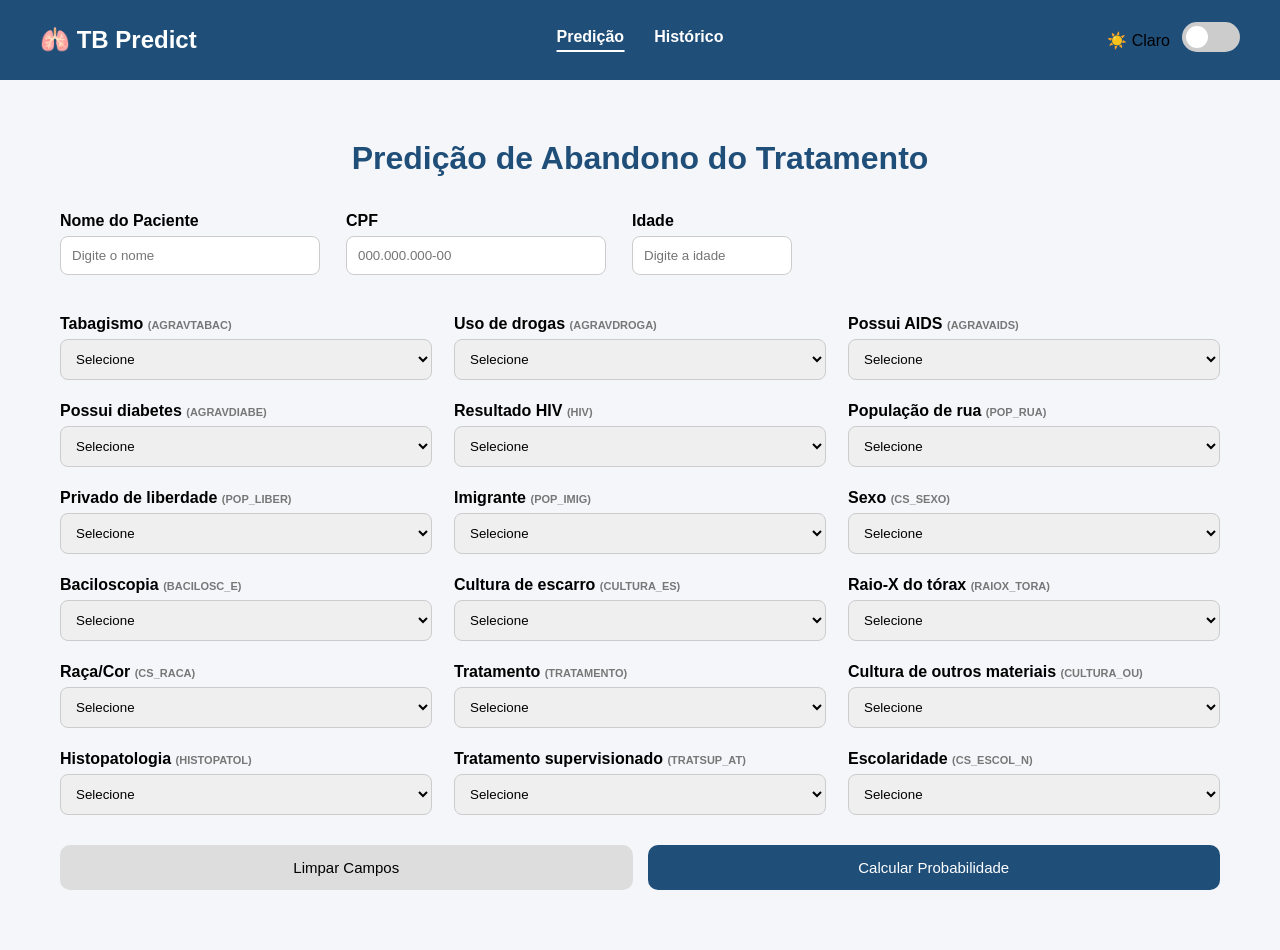
==== frontend/index.html @ e5469e1a "organização frontend" ====
<!DOCTYPE html>
<html lang="pt-BR">

<head>

  <meta charset="UTF-8">

  <meta
    name="viewport"
    content="width=device-width, initial-scale=1.0"
  >

  <title>
    TB Predict
  </title>

  <link
    rel="stylesheet"
    href="style.css"
  >

</head>

<body>

  <!-- NAVBAR -->
  <nav class="navbar">

    <!-- ESQUERDA -->
    <div class="nav-left">

      🫁 TB Predict

    </div>

    <!-- CENTRO -->
    <div class="nav-center-links">

      <a
        href="index.html"
        class="active"
      >
        Predição
      </a>

      <a href="historico.html">
        Histórico
      </a>

    </div>

    <!-- DIREITA -->
    <div class="nav-right">

      <span
        class="theme-text"
        id="themeText"
      >
        ☀️ Claro
      </span>

      <label class="switch">

        <input
          type="checkbox"
          id="themeToggle"
        >

        <span class="slider"></span>

      </label>

    </div>

  </nav>

  <!-- CONTAINER -->
  <div class="container">

    <h1>
      Predição de Abandono do Tratamento
    </h1>

    <!-- DADOS PACIENTE -->
    <div class="patient-data">

      <div class="field">

        <label>
          Nome do Paciente
        </label>

        <input
          type="text"
          id="nomePaciente"
          placeholder="Digite o nome"
          oninput="this.value = this.value.replace(/[^A-Za-zÀ-ÿ\s]/g, '')"
        >

      </div>

      <div class="field">

        <label>
          CPF
        </label>

        <input
          type="text"
          id="cpfPaciente"
          placeholder="000.000.000-00"
          maxlength="14"
        >

      </div>

      <div class="field">

        <label>
          Idade
        </label>

        <input
          type="number"
          id="idade_anos"
          placeholder="Digite a idade"
          min="18"
          max="201"
        >

      </div>

    </div>

    <!-- FORM -->
    <div
      class="form-grid"
      id="formGrid"
    ></div>

    <!-- BOTÕES -->
    <div class="buttons">

      <button
        class="btn-secondary"
        id="clearBtn"
      >

        Limpar Campos

      </button>

      <button
        class="btn-primary"
        id="calculateBtn"
      >

        Calcular Probabilidade

      </button>

    </div>

    <!-- RESULTADO -->
    <div
      class="result-card"
      id="resultCard"
      style="display:none;"
    >

      <h2>
        Probabilidade de abandono
      </h2>

      <div
        class="result-value"
        id="resultValue"
      >
        0%
      </div>

    </div>

  </div>

  <script>

    /* ====================================== */
    /* CAMPOS */
    /* ====================================== */

    const campos = [

      {
        label: "Tabagismo",
        key: "AGRAVTABAC",
        options: ["Sim", "Não"]
      },

      {
        label: "Uso de drogas",
        key: "AGRAVDROGA",
        options: ["Sim", "Não"]
      },

      {
        label: "Possui AIDS",
        key: "AGRAVAIDS",
        options: ["Sim", "Não"]
      },

      {
        label: "Possui diabetes",
        key: "AGRAVDIABE",
        options: ["Sim", "Não"]
      },

      {
        label: "Resultado HIV",
        key: "HIV",
        options: [
          "Positivo",
          "Negativo",
          "Em andamento",
          "Não realizado"
        ]
      },

      {
        label: "População de rua",
        key: "POP_RUA",
        options: ["Sim", "Não"]
      },

      {
        label: "Privado de liberdade",
        key: "POP_LIBER",
        options: ["Sim", "Não"]
      },

      {
        label: "Imigrante",
        key: "POP_IMIG",
        options: ["Sim", "Não"]
      },

      {
        label: "Sexo",
        key: "CS_SEXO",
        options: [
          "Masculino",
          "Feminino",
          "Ignorado"
        ]
      },

      {
        label: "Baciloscopia",
        key: "BACILOSC_E",
        options: [
          "Positivo",
          "Negativo",
          "Não realizado"
        ]
      },

      {
        label: "Cultura de escarro",
        key: "CULTURA_ES",
        options: [
          "Positivo",
          "Negativo",
          "Em andamento",
          "Não realizado"
        ]
      },

      {
        label: "Raio-X do tórax",
        key: "RAIOX_TORA",
        options: [
          "Normal",
          "Suspeito",
          "Outra patologia",
          "Não realizado"
        ]
      },

      {
        label: "Raça/Cor",
        key: "CS_RACA",
        options: [
          "Branca",
          "Preta",
          "Parda",
          "Amarela",
          "Indígena",
          "Ignorado"
        ]
      },

      {
        label: "Tratamento",
        key: "TRATAMENTO",
        options: [
          "Novo",
          "Recidiva",
          "Reingresso após abandono",
          "Transferência"
        ]
      },

      {
        label: "Cultura de outros materiais",
        key: "CULTURA_OU",
        options: [
          "Positivo",
          "Negativo",
          "Em andamento",
          "Não realizado"
        ]
      },

      {
        label: "Histopatologia",
        key: "HISTOPATOL",
        options: [
          "Sugestivo TB",
          "Não sugestivo",
          "Em andamento",
          "Não realizado"
        ]
      },

      {
        label: "Tratamento supervisionado",
        key: "TRATSUP_AT",
        options: ["Sim", "Não"]
      },

      {
        label: "Escolaridade",
        key: "CS_ESCOL_N",
        options: [
          "Analfabeto",
          "Fundamental incompleto",
          "Fundamental completo",
          "Médio incompleto",
          "Médio completo",
          "Superior incompleto",
          "Superior completo",
          "Ignorado"
        ]
      }

    ];

    const formGrid =
      document.getElementById("formGrid");

    campos.forEach((campo) => {

      const div =
        document.createElement("div");

      div.className = "field";

      div.innerHTML = `

        <label>

          ${campo.label}

          <span class="descricao">
            (${campo.key})
          </span>

        </label>

        <select id="${campo.key}">

          <option value="">
            Selecione
          </option>

          ${campo.options.map(op => `

            <option value="${op}">
              ${op}
            </option>

          `).join("")}

        </select>

      `;

      formGrid.appendChild(div);

    });

    /* ====================================== */
    /* CALCULAR */
    /* ====================================== */

    document
      .getElementById("calculateBtn")
      .addEventListener("click", () => {

        const nome =
          document.getElementById("nomePaciente").value;

        const cpf =
          document.getElementById("cpfPaciente").value;

        const cpfNumerico =
          cpf.replace(/\D/g, "");

          if (cpfNumerico.length !== 11) {

            alert(
              "CPF deve conter 11 dígitos."
            );

            return;
          }

          if (!/^[A-Za-zÀ-ÿ\s]+$/.test(nome)) {

            alert(
              "Nome deve conter apenas letras e espaços."
            );

            return;
          }

        const idade =
          document.getElementById("idade_anos").value;

        if (!nome || !cpf || !idade) {

          alert(
            "Preencha nome, CPF e idade."
          );

          return;
        }

        if (idade < 18 || idade > 201) {

          alert(
            "Idade deve ser entre 18 e 201 anos."
          );

          return;
        }

        let dados = {};

        let camposValidos = true;

        campos.forEach((campo) => {

          const valor =
            document.getElementById(campo.key).value;

          if (!valor) {

            camposValidos = false;
          }

          dados[campo.label] = valor;

        });

        if (!camposValidos) {

          alert(
            "Preencha todos os campos."
          );

          return;
        }

        /* ====================================== */
        /* AQUI ENTRARÁ A IA FUTURAMENTE */
        /* ====================================== */

        const resultado =
          Math.floor(
            Math.random() * 100
          );

        /* ====================================== */

        document
          .getElementById("resultCard")
          .style.display = "block";

        document
          .getElementById("resultValue")
          .textContent =
          resultado + "%";

        /* salva histórico */

        const historico =
          JSON.parse(
            localStorage.getItem("historicoTB")
          ) || [];

        historico.unshift({

          nome,
          cpf,
          idade,

          resultado,

          data:
            new Date().toLocaleString(),

          dados

        });

        localStorage.setItem(
          "historicoTB",
          JSON.stringify(historico)
        );

    });

    /* ====================================== */
    /* LIMPAR */
    /* ====================================== */

    document
      .getElementById("clearBtn")
      .addEventListener("click", () => {

        document
          .querySelectorAll("input")
          .forEach((input) => {

            input.value = "";

          });

        document
          .querySelectorAll("select")
          .forEach((select) => {

            select.selectedIndex = 0;

          });

        document
          .getElementById("resultCard")
          .style.display = "none";

    });

    /* ====================================== */
    /* DARK MODE GLOBAL */
    /* ====================================== */

    const themeToggle =
      document.getElementById("themeToggle");

    const themeText =
      document.getElementById("themeText");

    const temaSalvo =
      localStorage.getItem("theme");

    if (temaSalvo === "dark") {

      document.body.classList.add(
        "dark-mode"
      );

      themeToggle.checked = true;

      themeText.textContent =
        "🌙 Escuro";

    }

    themeToggle.addEventListener("change", () => {

      if (themeToggle.checked) {

        document.body.classList.add(
          "dark-mode"
        );

        localStorage.setItem(
          "theme",
          "dark"
        );

        themeText.textContent =
          "🌙 Escuro";

      } else {

        document.body.classList.remove(
          "dark-mode"
        );

        localStorage.setItem(
          "theme",
          "light"
        );

        themeText.textContent =
          "☀️ Claro";

      }

    });

    const cpfInput =
      document.getElementById("cpfPaciente");

    cpfInput.addEventListener("input", (e) => {
      let valor =
        e.target.value.replace(/\D/g, "");

      valor = valor.replace(
        /(\d{3})(\d{3})(\d{3})(\d{2})/,
        "$1.$2.$3-$4"
      );
      
      e.target.value = valor;

    });

  </script>

</body>

</html>
---- frontend/style.css ----
/* ========================================= */
/* RESET */
/* ========================================= */

* {

  margin: 0;
  padding: 0;
  box-sizing: border-box;
}

body {

  font-family: Arial, sans-serif;

  background: #f4f6f9;

  transition: 0.3s;
}

/* ========================================= */
/* NAVBAR */
/* ========================================= */

.navbar {

  height: 80px;

  background: #1f4e79;

  display: flex;

  align-items: center;

  justify-content: space-between;

  padding: 0 40px;

  position: relative;
}

.nav-left {

  color: white;

  font-size: 24px;

  font-weight: bold;
}

/* links centralizados */

.nav-center-links {

  position: absolute;

  left: 50%;

  transform: translateX(-50%);

  display: flex;

  gap: 30px;
}

.nav-center-links a {

  color: white;

  text-decoration: none;

  font-weight: bold;

  font-size: 16px;

  transition: 0.3s;
}

.nav-center-links a:hover {

  opacity: 0.8;
}

.nav-center-links .active {

  border-bottom: 2px solid white;

  padding-bottom: 4px;
}

/* direita */

.nav-right {

  display: flex;

  align-items: center;

  gap: 12px;
}

/* ========================================= */
/* CONTAINERS */
/* ========================================= */

.container,
.history-container {

  max-width: 1200px;

  margin: 40px auto;

  padding: 20px;
}

/* ========================================= */
/* TITULOS */
/* ========================================= */

h1,
.history-panel h2 {

  text-align: center;

  color: #1f4e79;

  margin-bottom: 35px;
}

/* ========================================= */
/* GRID */
/* ========================================= */

.form-grid {

  display: grid;

  grid-template-columns: repeat(3, 1fr);

  gap: 22px;

  margin-bottom: 25px;
}

/* dados paciente */

.patient-data {

  display: grid;

  grid-template-columns: 260px 260px 160px;

  gap: 26px;

  margin-bottom: 40px;

  justify-content: start;
}

.field {

  display: flex;

  flex-direction: column;
}

/* ========================================= */
/* LABELS */
/* ========================================= */

label {

  margin-bottom: 6px;

  font-weight: bold;
}

.descricao {

  font-size: 11px;

  color: #777;
}

/* ========================================= */
/* INPUTS */
/* ========================================= */

input,
select {

  padding: 11px;

  border-radius: 8px;

  border: 1px solid #ccc;
}

/* ========================================= */
/* BOTÕES GERAIS */
/* ========================================= */

.buttons {

  display: flex;

  gap: 15px;

  margin-top: 30px;
}

button {

  border: none;

  border-radius: 10px;

  cursor: pointer;

  transition: 0.3s;
}

/* primario */

.btn-primary {

  flex: 1;

  padding: 14px;

  font-size: 15px;

  background: #1f4e79;

  color: white;
}

/* secundario */

.btn-secondary {

  flex: 1;

  padding: 14px;

  font-size: 15px;

  background: #ddd;
}

/* ========================================= */
/* RESULTADO */
/* ========================================= */

.result-card {

  margin-top: 30px;

  background: #f7f9fc;

  padding: 25px;

  border-radius: 12px;

  text-align: center;
}

.result-value {

  font-size: 42px;

  font-weight: bold;

  margin-top: 10px;

  color: #1f4e79;
}

/* ========================================= */
/* FILTROS */
/* ========================================= */

.filters {

  margin-bottom: 25px;
}

.filters select {

  width: 320px;

  padding: 12px;

  border-radius: 10px;

  border: 1px solid #ccc;

  font-size: 14px;
}

/* ========================================= */
/* ACTIONS */
/* ========================================= */

.history-actions {

  display: flex;

  justify-content: flex-end;

  align-items: center;

  margin-bottom: 25px;
}

.left-actions {

  display: flex;

  align-items: center;

  gap: 10px;
}

.right-actions {

  display: flex;

  gap: 12px;
}

/* botão selecionar */

#deleteSelected {

  padding: 10px 18px;

  background: #1f4e79;

  color: white;

  font-weight: bold;
}

/* botão excluir tudo */

#deleteAll {

  padding: 10px 18px;

  background: #311e7b;

  color: white;

  font-weight: bold;
}

/* ========================================= */
/* HISTORY CARD */
/* ========================================= */

.history-card {

  position: relative;

  background: white;

  padding: 16px 20px;

  padding-right: 55px;

  border-radius: 14px;

  margin-bottom: 14px;

  box-shadow: 0 0 12px rgba(0,0,0,0.08);
}

/* checkbox lateral */

.card-checkbox {

  position: absolute;

  right: 18px;

  top: 50%;

  transform: translateY(-50%);
}

.select-card {

  width: 18px;

  height: 18px;

  cursor: pointer;
}

/* topo */

.history-header {

  display: flex;

  justify-content: space-between;

  align-items: flex-start;
}

/* detalhes */

.history-details {

  max-height: 0;

  overflow: hidden;

  transition: 0.4s;

  margin-top: 0;
}

.history-details.show {

  max-height: 1200px;

  margin-top: 20px;
}

/* footer */

.card-footer {

  display: flex;

  justify-content: flex-end;

  margin-top: 18px;
}

/* botão info */

.info-btn {

  padding: 6px 12px;

  font-size: 12px;

  border-radius: 8px;

  background: #1f4e79;

  color: white;

  width: auto;
}

.info-btn:hover {

  background: #163a5c;
}

/* ========================================= */
/* SWITCH */
/* ========================================= */

.switch {

  position: relative;

  display: inline-block;

  width: 58px;

  height: 30px;
}

.switch input {

  opacity: 0;

  width: 0;

  height: 0;
}

.slider {

  position: absolute;

  cursor: pointer;

  top: 0;
  left: 0;
  right: 0;
  bottom: 0;

  background-color: #ccc;

  transition: .4s;

  border-radius: 34px;
}

.slider:before {

  position: absolute;

  content: "";

  height: 22px;

  width: 22px;

  left: 4px;

  bottom: 4px;

  background-color: white;

  transition: .4s;

  border-radius: 50%;
}

input:checked + .slider {

  background-color: #5fa8ff;
}

input:checked + .slider:before {

  transform: translateX(28px);
}

/* ========================================= */
/* DARK MODE */
/* ========================================= */

body.dark-mode {

  background: #121212;

  color: white;
}

/* cards */

body.dark-mode .container,
body.dark-mode .history-card {

  background: #1e1e1e;
}

/* inputs */

body.dark-mode input,
body.dark-mode select {

  background: #2c2c2c;

  color: white;

  border: 1px solid #555;
}

/* filtros */

body.dark-mode .filters select {

  background: #2c2c2c;

  color: white;

  border: 1px solid #555;
}

/* resultado */

body.dark-mode .result-card {

  background: #2b2b2b;
}

body.dark-mode .result-value {

  color: #5fa8ff;
}

/* titulos */

body.dark-mode h1,
body.dark-mode .history-panel h2 {

  color: #5fa8ff;
}

/* botoes */

body.dark-mode #deleteSelected {

  background: #295f96;
}

body.dark-mode #deleteAll {

  background: #1c1a70;
}
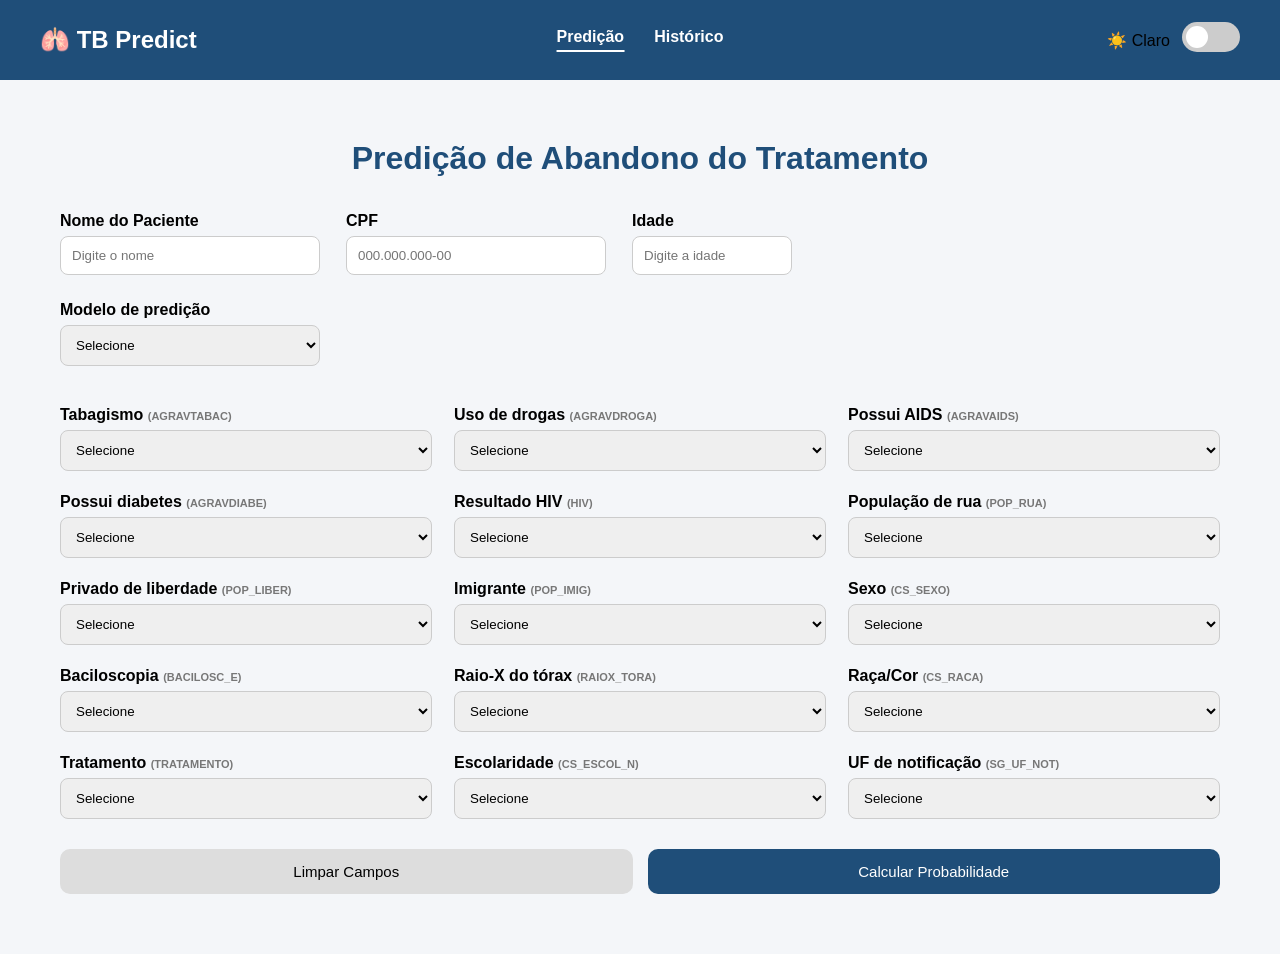
==== commit 443c24df: "feat: integração completa frontend-backend com melhorias de UX e validações" ====
--- a/frontend/index.html
+++ b/frontend/index.html
@@ -130,6 +130,18 @@
 
       </div>
 
+      <div class="field">
+
+        <label>
+          Modelo de predição
+        </label>
+
+        <select id="modelSelect">
+          <option value="">Selecione</option>
+        </select>
+
+      </div>
+
     </div>
 
     <!-- FORM -->
@@ -159,6 +171,15 @@
 
       </button>
 
+    </div>
+
+    <!-- LOADING -->
+    <div
+      class="loading-spinner"
+      id="loadingSpinner"
+      style="display:none;"
+    >
+      <p>Calculando predição...</p>
     </div>
 
     <!-- RESULTADO -->
@@ -206,13 +227,13 @@
       {
         label: "Possui AIDS",
         key: "AGRAVAIDS",
-        options: ["Sim", "Não"]
+        options: ["Sim", "Não", "Ignorado"]
       },
 
       {
         label: "Possui diabetes",
         key: "AGRAVDIABE",
-        options: ["Sim", "Não"]
+        options: ["Sim", "Não", "Ignorado"]
       },
 
       {
@@ -248,9 +269,9 @@
         label: "Sexo",
         key: "CS_SEXO",
         options: [
-          "Masculino",
-          "Feminino",
-          "Ignorado"
+          "M",
+          "F",
+          "I"
         ]
       },
 
@@ -260,18 +281,8 @@
         options: [
           "Positivo",
           "Negativo",
-          "Não realizado"
-        ]
-      },
-
-      {
-        label: "Cultura de escarro",
-        key: "CULTURA_ES",
-        options: [
-          "Positivo",
-          "Negativo",
-          "Em andamento",
-          "Não realizado"
+          "Não realizado",
+          "Não se aplica"
         ]
       },
 
@@ -292,8 +303,8 @@
         options: [
           "Branca",
           "Preta",
+          "Amarela",
           "Parda",
-          "Amarela",
           "Indígena",
           "Ignorado"
         ]
@@ -303,39 +314,12 @@
         label: "Tratamento",
         key: "TRATAMENTO",
         options: [
-          "Novo",
+          "Caso novo",
           "Recidiva",
           "Reingresso após abandono",
-          "Transferência"
-        ]
-      },
-
-      {
-        label: "Cultura de outros materiais",
-        key: "CULTURA_OU",
-        options: [
-          "Positivo",
-          "Negativo",
-          "Em andamento",
-          "Não realizado"
-        ]
-      },
-
-      {
-        label: "Histopatologia",
-        key: "HISTOPATOL",
-        options: [
-          "Sugestivo TB",
-          "Não sugestivo",
-          "Em andamento",
-          "Não realizado"
-        ]
-      },
-
-      {
-        label: "Tratamento supervisionado",
-        key: "TRATSUP_AT",
-        options: ["Sim", "Não"]
+          "Transferência",
+          "Não sabe"
+        ]
       },
 
       {
@@ -343,13 +327,29 @@
         key: "CS_ESCOL_N",
         options: [
           "Analfabeto",
-          "Fundamental incompleto",
-          "Fundamental completo",
-          "Médio incompleto",
-          "Médio completo",
+          "1ª a 4ª série incompleta",
+          "4ª série completa",
+          "5ª a 8ª série incompleta",
+          "Ensino fundamental completo",
+          "Ensino médio incompleto",
+          "Ensino médio completo",
           "Superior incompleto",
           "Superior completo",
-          "Ignorado"
+          "Ignorado",
+          "Não se aplica"
+        ]
+      },
+
+      {
+        label: "UF de notificação",
+        key: "SG_UF_NOT",
+        options: [
+          "AC", "AL", "AP", "AM", "BA",
+          "CE", "DF", "ES", "GO", "MA",
+          "MT", "MS", "MG", "PA", "PB",
+          "PR", "PE", "PI", "RJ", "RN",
+          "RS", "RO", "RR", "SC", "SP",
+          "SE", "TO"
         ]
       }
 
@@ -435,7 +435,7 @@
           }
 
         const idade =
-          document.getElementById("idade_anos").value;
+          Number(document.getElementById("idade_anos").value);
 
         if (!nome || !cpf || !idade) {
 
@@ -455,6 +455,14 @@
           return;
         }
 
+        const modelId =
+          document.getElementById("modelSelect").value;
+
+        if (!modelId) {
+          alert("Selecione um modelo de predição.");
+          return;
+        }
+
         let dados = {};
 
         let camposValidos = true;
@@ -465,11 +473,10 @@
             document.getElementById(campo.key).value;
 
           if (!valor) {
-
             camposValidos = false;
           }
 
-          dados[campo.label] = valor;
+          dados[campo.key] = valor;
 
         });
 
@@ -482,52 +489,69 @@
           return;
         }
 
-        /* ====================================== */
-        /* AQUI ENTRARÁ A IA FUTURAMENTE */
-        /* ====================================== */
-
-        const resultado =
-          Math.floor(
-            Math.random() * 100
-          );
-
-        /* ====================================== */
-
-        document
-          .getElementById("resultCard")
-          .style.display = "block";
-
-        document
-          .getElementById("resultValue")
-          .textContent =
-          resultado + "%";
-
-        /* salva histórico */
-
-        const historico =
-          JSON.parse(
-            localStorage.getItem("historicoTB")
-          ) || [];
-
-        historico.unshift({
-
-          nome,
-          cpf,
-          idade,
-
-          resultado,
-
-          data:
-            new Date().toLocaleString(),
-
-          dados
-
-        });
-
-        localStorage.setItem(
-          "historicoTB",
-          JSON.stringify(historico)
-        );
+        const payload = {
+          PACIENTE: {
+            NOME: nome,
+            CPF: Number(cpfNumerico),
+          },
+          DADOS: {
+            ...dados,
+            IDADE_ANOS: idade,
+          },
+          MODELO: modelId,
+        };
+
+        const calculateBtn = document.getElementById("calculateBtn");
+        const loadingSpinner = document.getElementById("loadingSpinner");
+
+        calculateBtn.disabled = true;
+        calculateBtn.textContent = "Processando...";
+        loadingSpinner.style.display = "block";
+
+        const controller = new AbortController();
+        const timeoutId = setTimeout(() => controller.abort(), 30000);
+
+        fetch('/api/exam/predict', {
+          method: 'POST',
+          headers: {
+            'Content-Type': 'application/json'
+          },
+          body: JSON.stringify(payload),
+          signal: controller.signal
+        })
+          .then(response => {
+            clearTimeout(timeoutId);
+            if (!response.ok) {
+              return response.json().then(err => Promise.reject(err));
+            }
+            return response.json();
+          })
+          .then(data => {
+            document
+              .getElementById("resultCard")
+              .style.display = "block";
+
+            document
+              .getElementById("resultValue")
+              .textContent =
+              `${data.result.PROBABILIDADE}%`;
+          })
+          .catch(error => {
+            clearTimeout(timeoutId);
+            if (error.name === 'AbortError') {
+              alert('Requisição expirou. Servidor não respondeu em tempo.');
+            } else {
+              console.error(error);
+              alert(
+                error.error || error.message || 'Erro ao calcular a predição. Verifique os dados e tente novamente.'
+              );
+            }
+          })
+          .finally(() => {
+            calculateBtn.disabled = false;
+            calculateBtn.textContent = "Calcular Probabilidade";
+            loadingSpinner.style.display = "none";
+          });
 
     });
 
@@ -637,6 +661,36 @@
 
     });
 
+    function populateModelSelect(models) {
+      const select = document.getElementById('modelSelect');
+      models.forEach(model => {
+        const option = document.createElement('option');
+        option.value = model.id;
+        option.textContent = model.name;
+        select.appendChild(option);
+      });
+    }
+
+    function loadModels() {
+      const controller = new AbortController();
+      const timeoutId = setTimeout(() => controller.abort(), 10000);
+
+      fetch('/api/model/list', { signal: controller.signal })
+        .then(response => {
+          clearTimeout(timeoutId);
+          if (!response.ok) throw new Error('Erro ao carregar modelos');
+          return response.json();
+        })
+        .then(models => populateModelSelect(models))
+        .catch(error => {
+          clearTimeout(timeoutId);
+          console.error('Erro ao carregar modelos:', error);
+          alert('Não foi possível carregar a lista de modelos. Verifique a conexão com o servidor.');
+        });
+    }
+
+    loadModels();
+
   </script>
 
 </body>
--- a/frontend/style.css
+++ b/frontend/style.css
@@ -609,3 +609,45 @@
   background: #1c1a70;
 }
 
+/* ========================================= */
+/* LOADING SPINNER */
+/* ========================================= */
+
+.loading-spinner {
+  text-align: center;
+  padding: 40px 20px;
+  margin: 20px 0;
+}
+
+.loading-spinner p {
+  font-size: 16px;
+  color: #1f4e79;
+  font-weight: bold;
+  margin-bottom: 20px;
+}
+
+.loading-spinner::after {
+  content: '';
+  display: inline-block;
+  width: 40px;
+  height: 40px;
+  border: 4px solid #f3f3f3;
+  border-top: 4px solid #1f4e79;
+  border-radius: 50%;
+  animation: spin 1s linear infinite;
+}
+
+@keyframes spin {
+  0% { transform: rotate(0deg); }
+  100% { transform: rotate(360deg); }
+}
+
+body.dark-mode .loading-spinner p {
+  color: #5fa8ff;
+}
+
+body.dark-mode .loading-spinner::after {
+  border-color: #2b2b2b;
+  border-top-color: #5fa8ff;
+}
+
